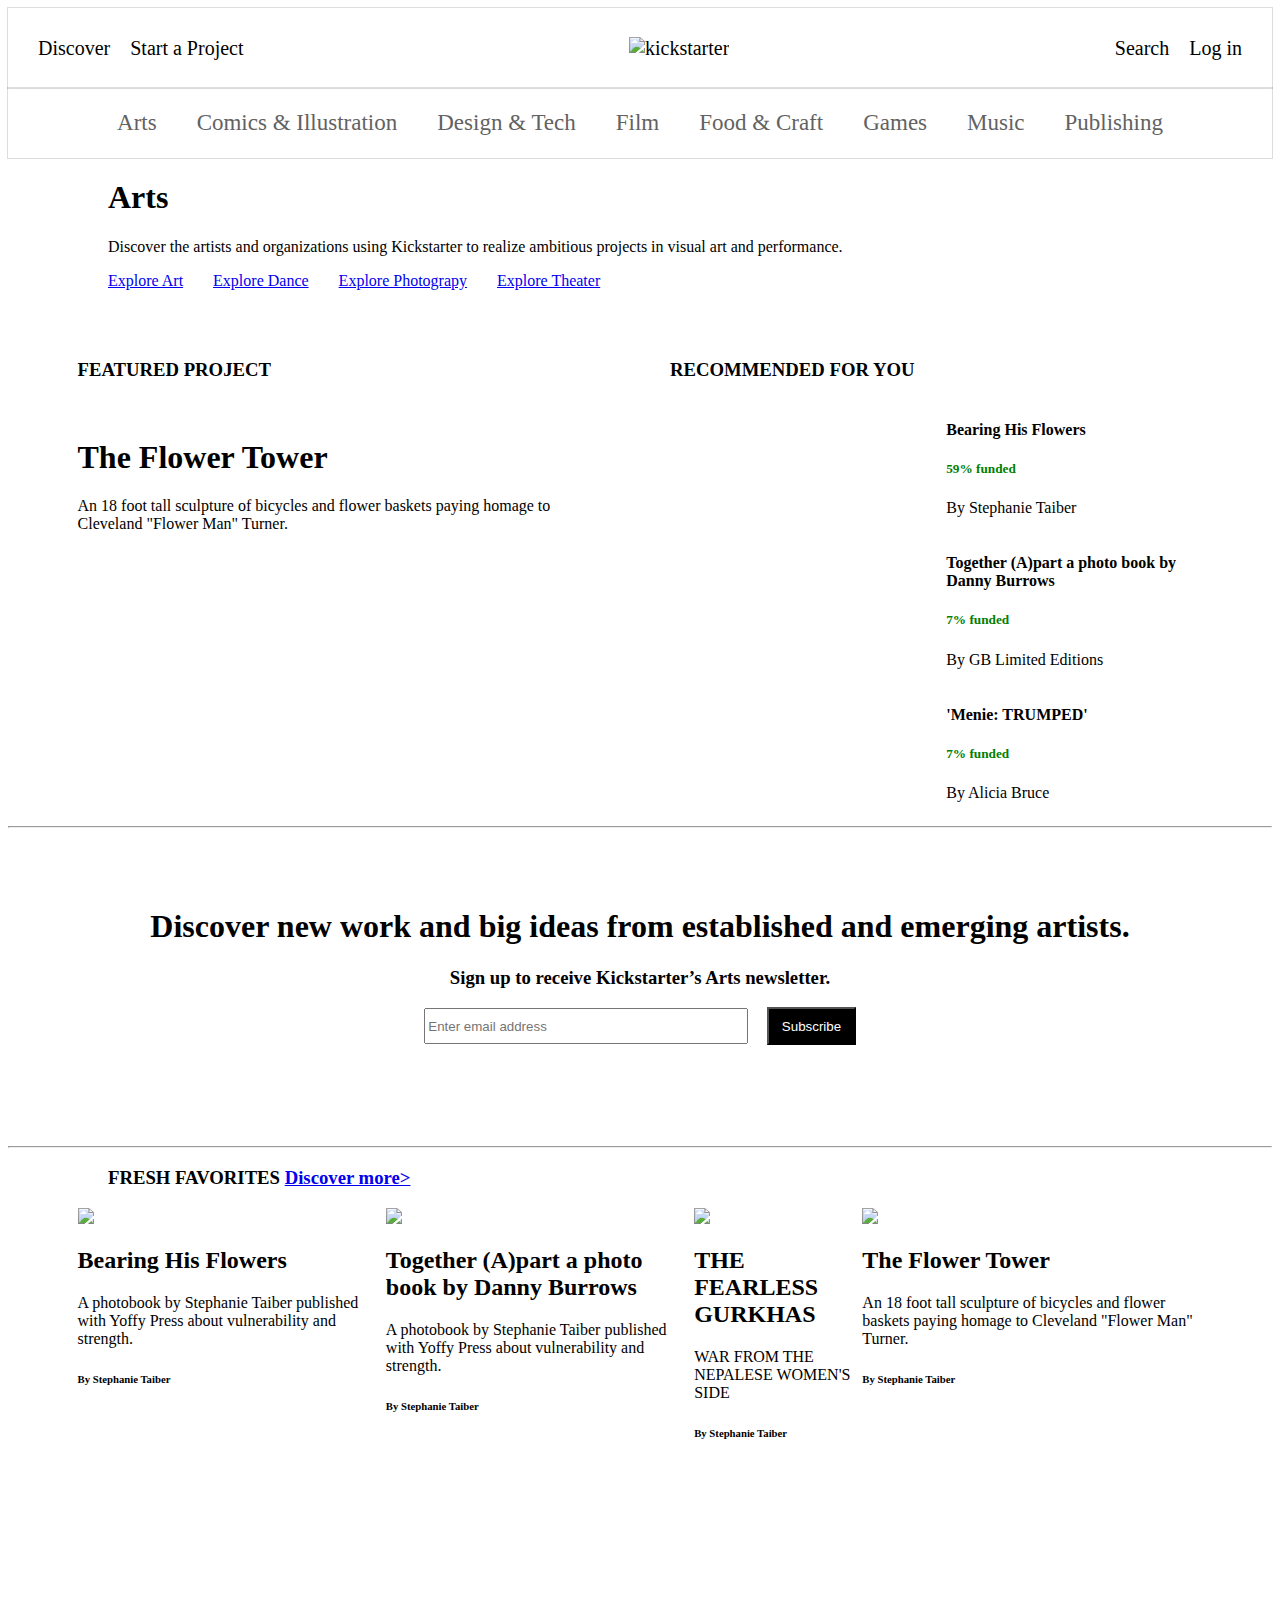
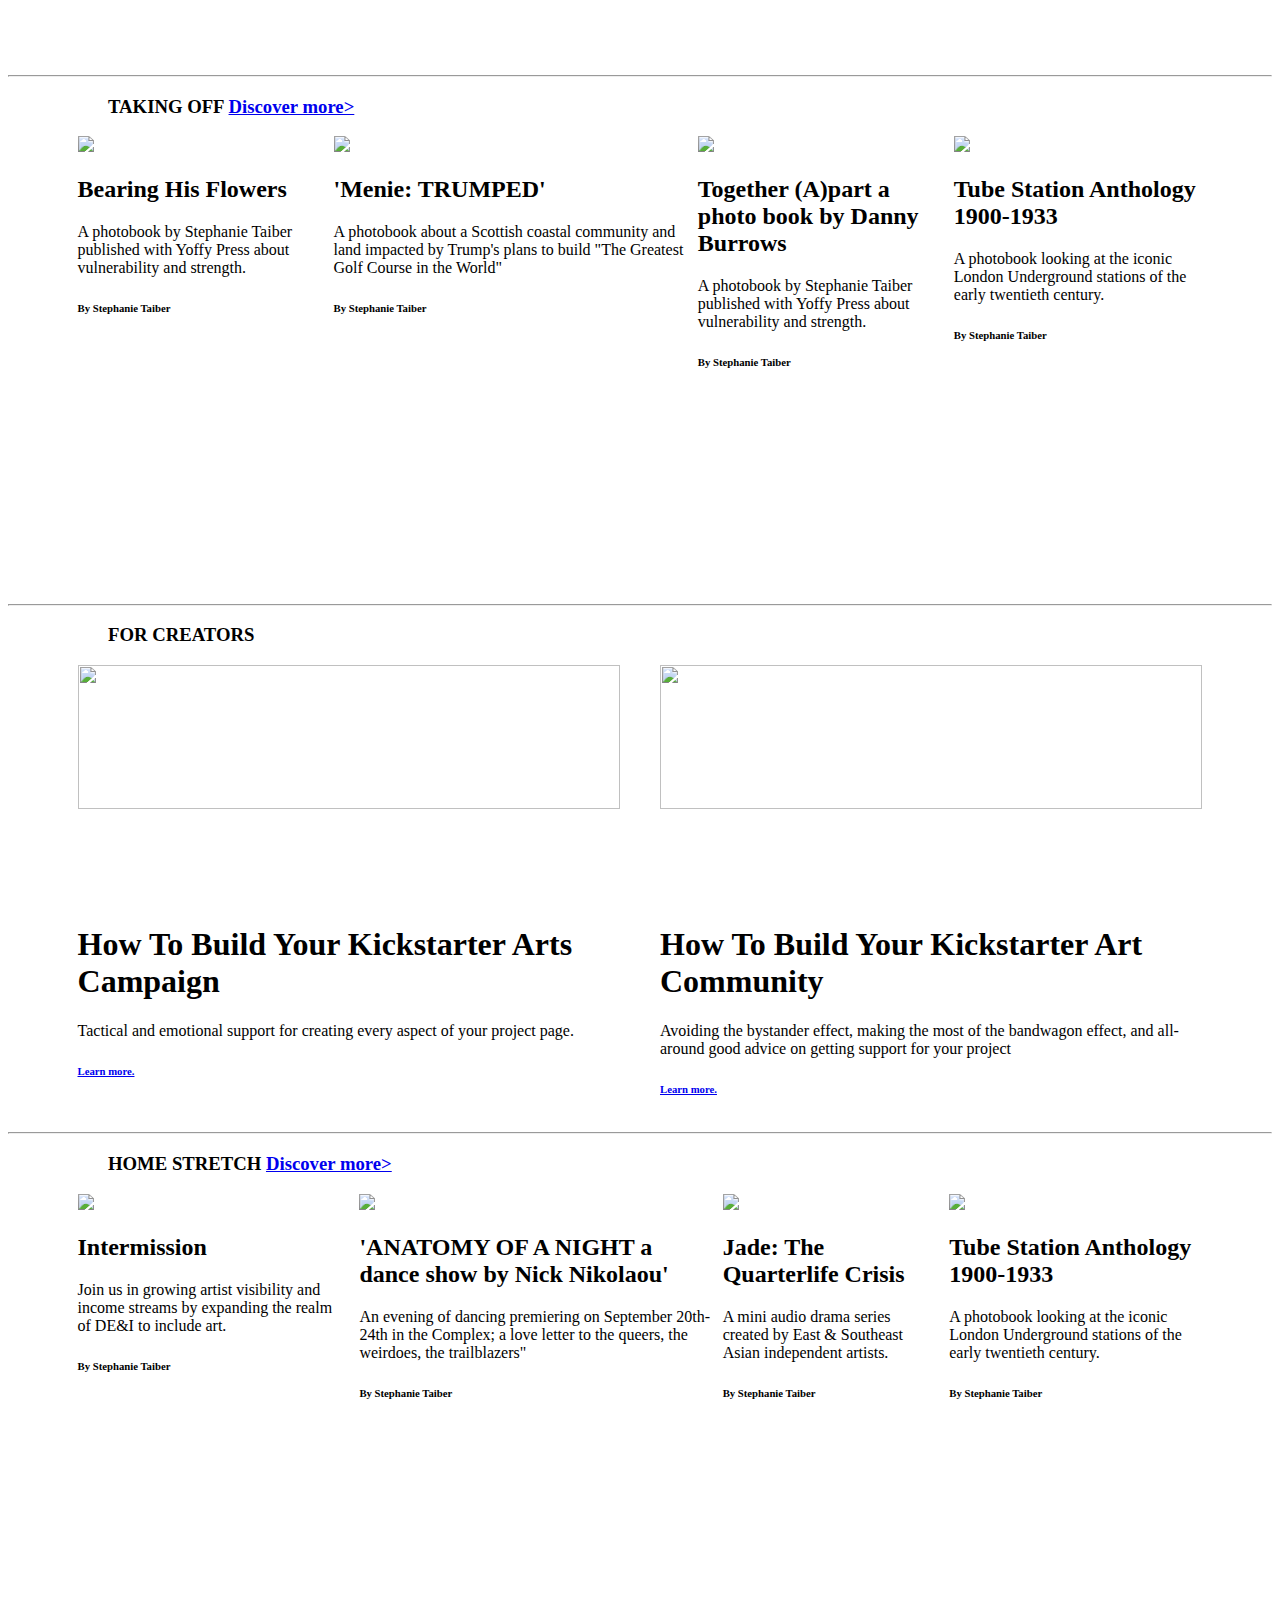
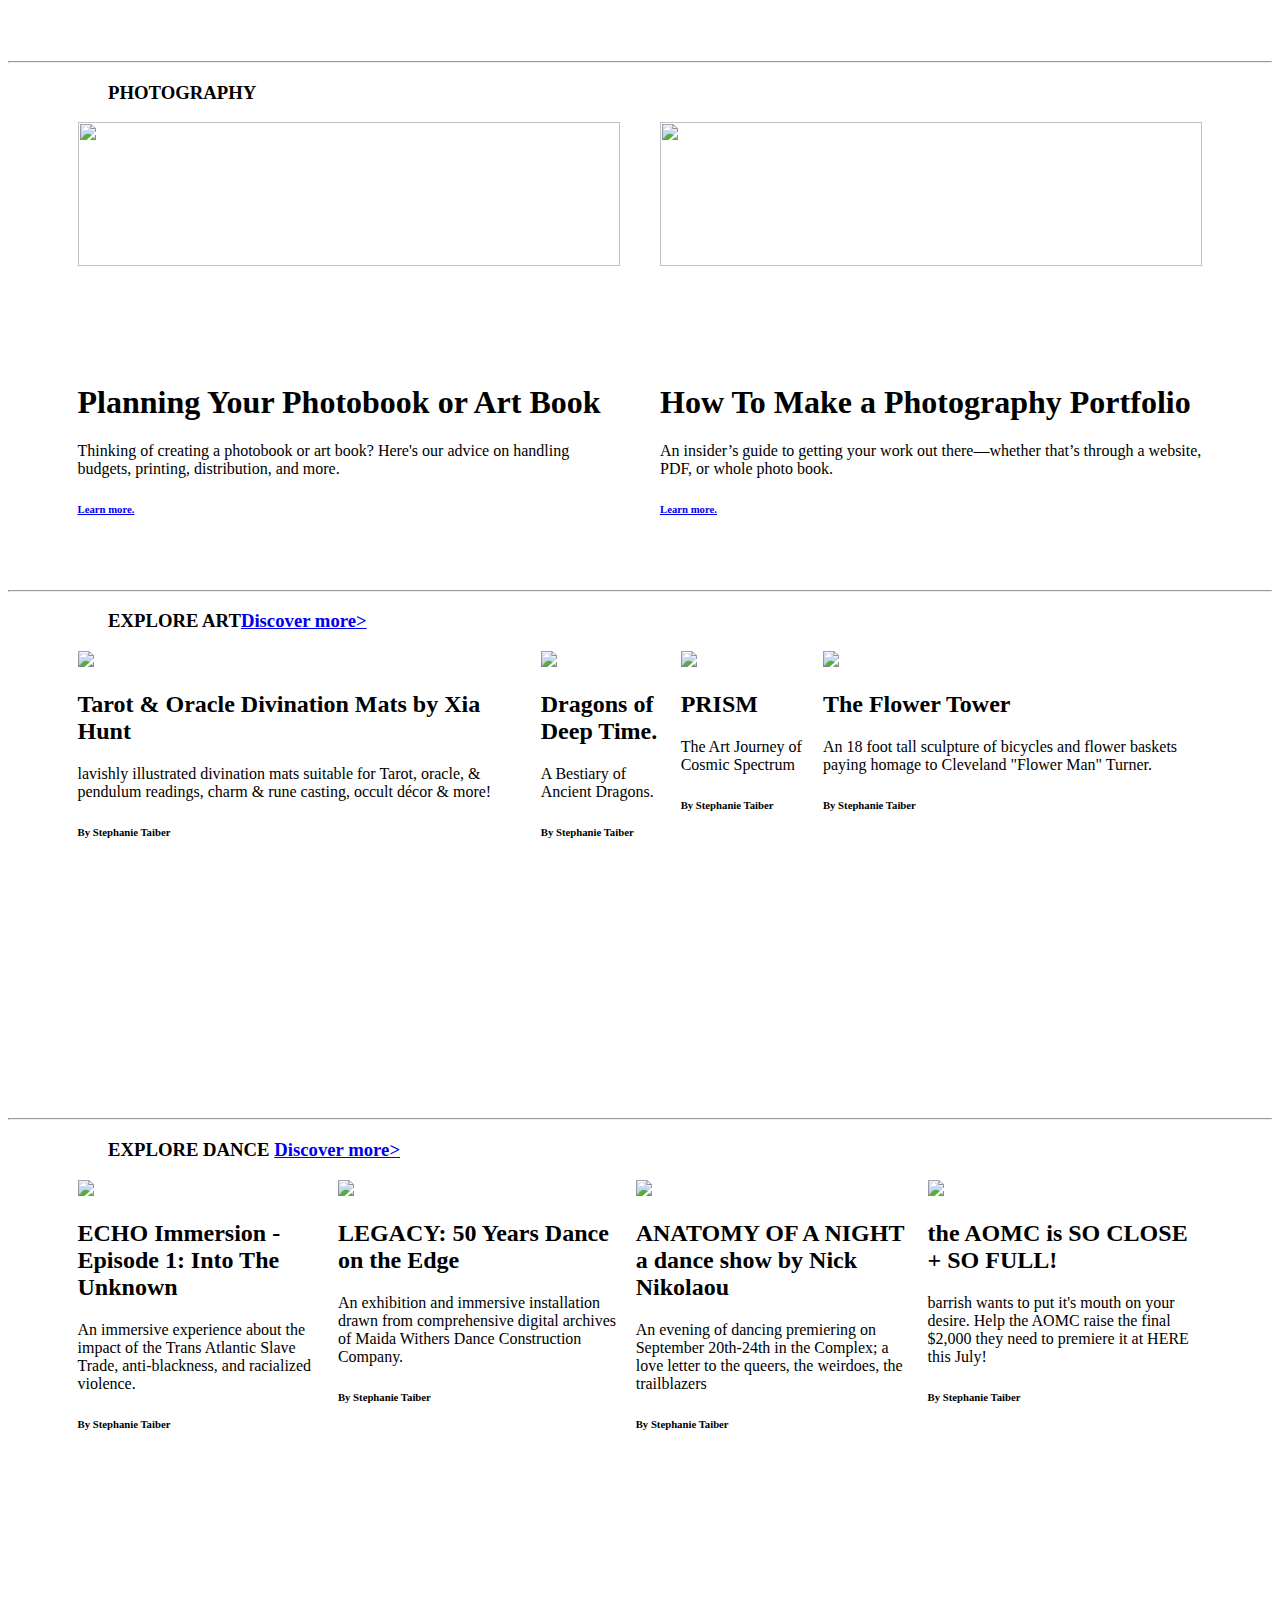
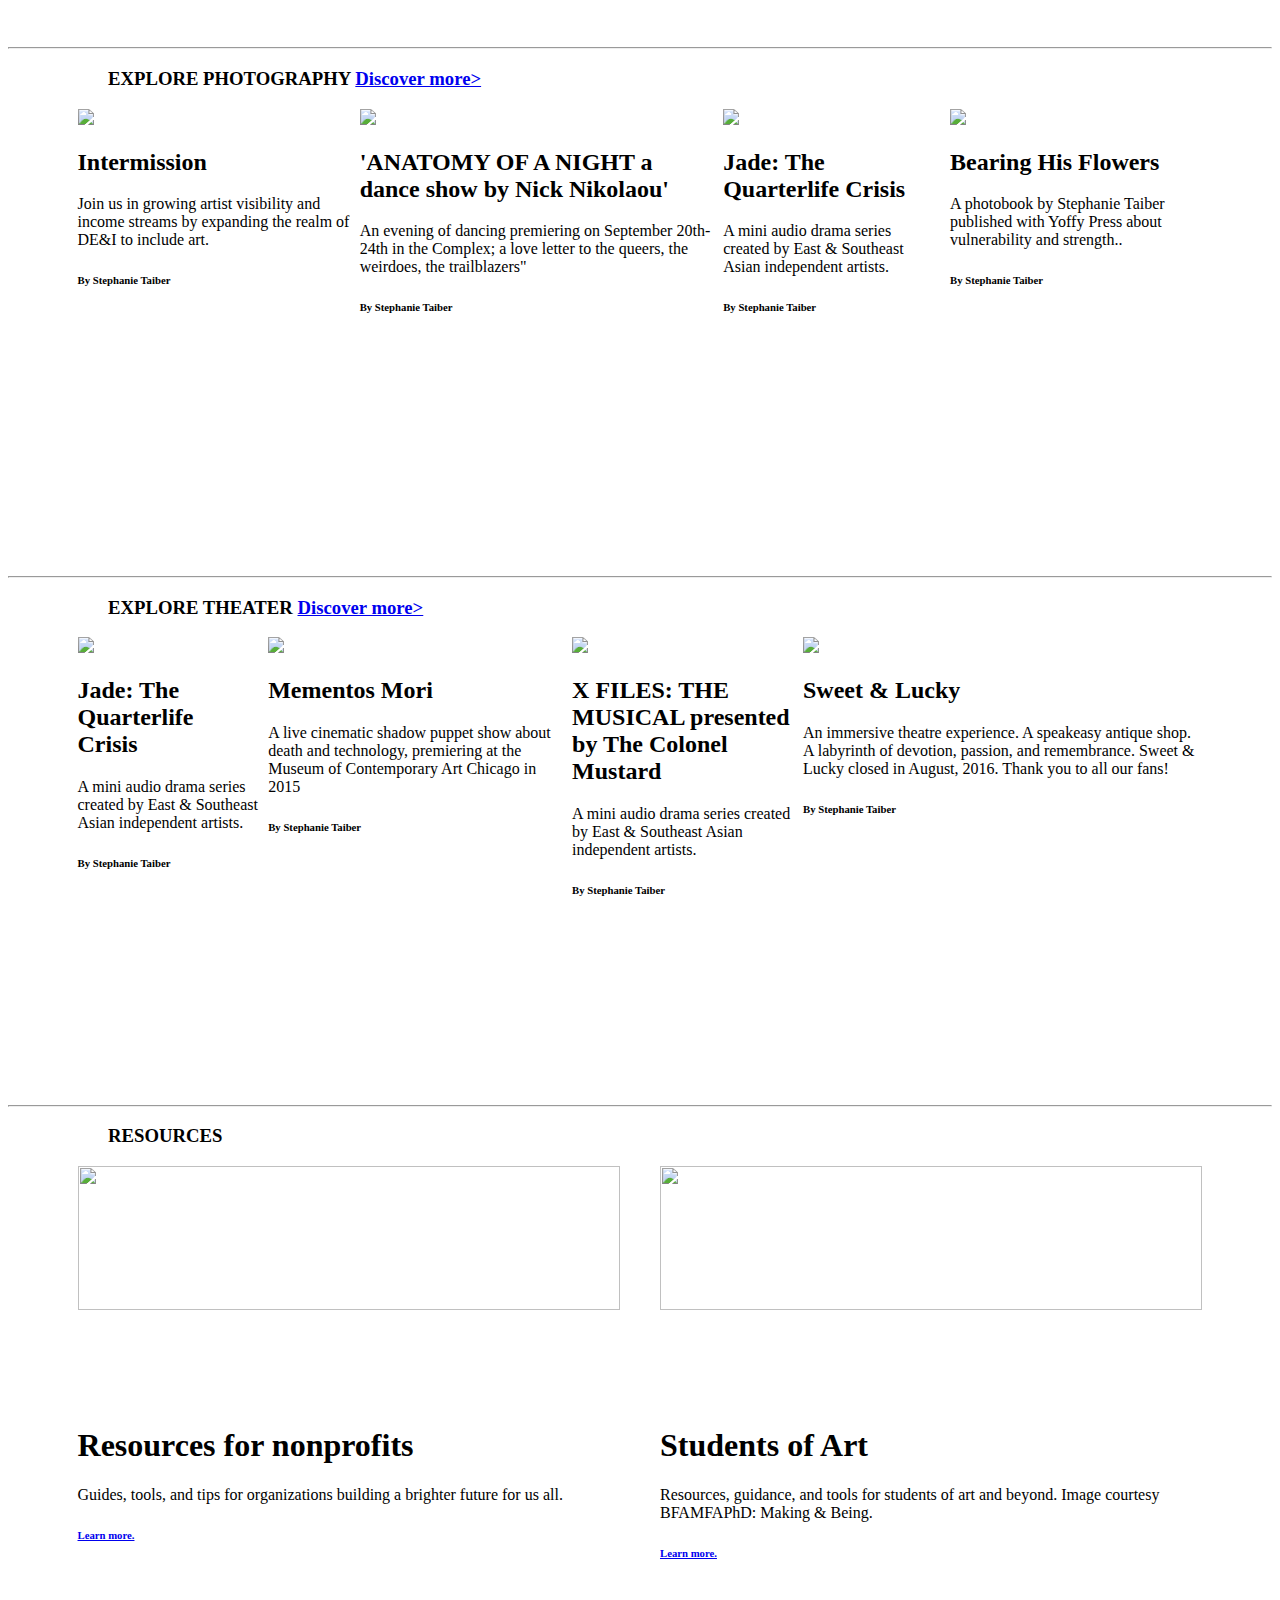
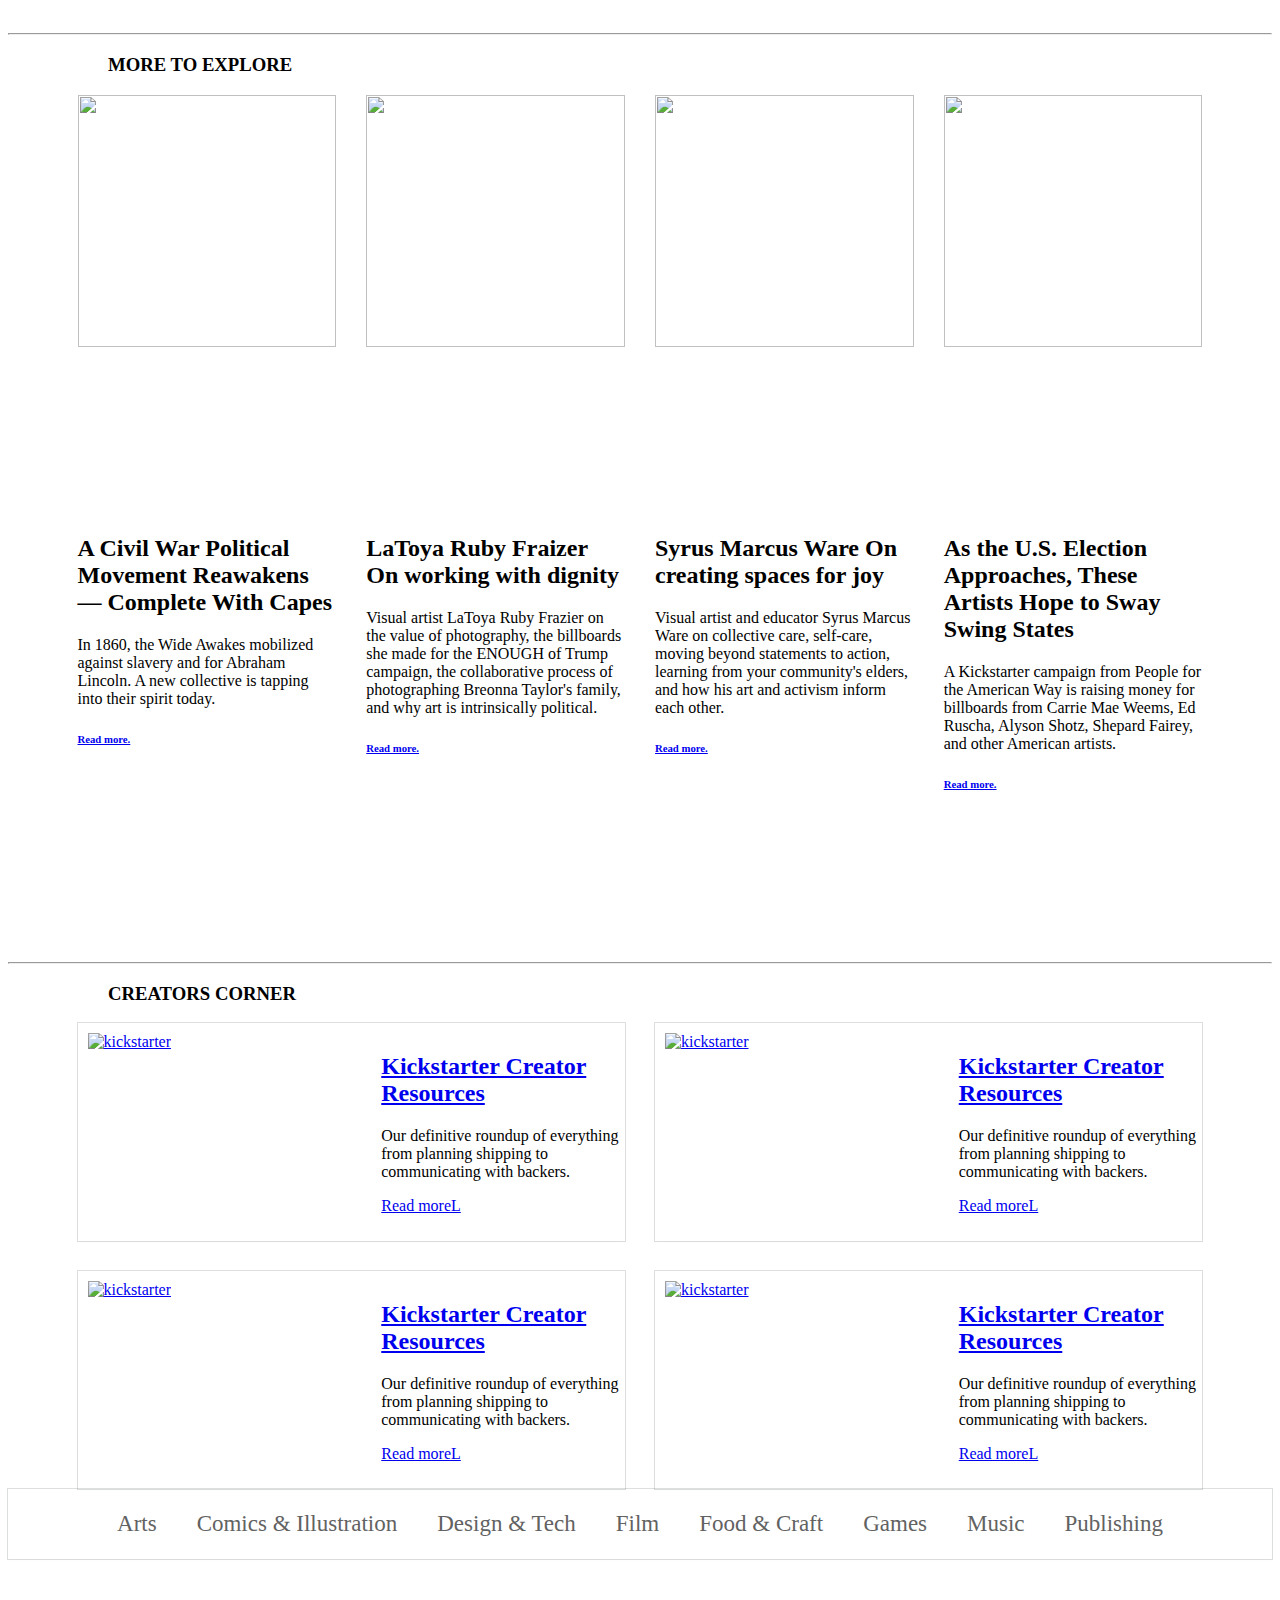
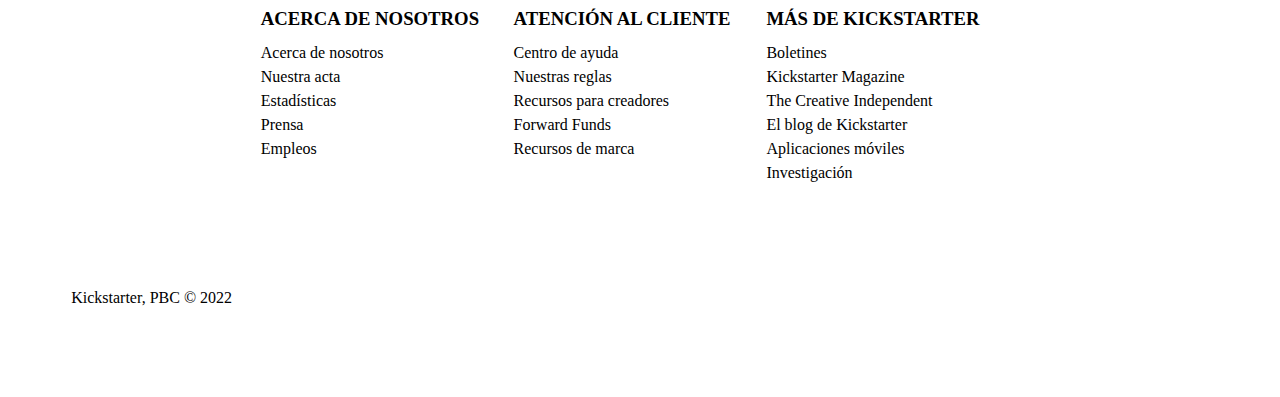
==== Day-2/arts.html @ f18dfad9 "day-3 file added" ====
<!DOCTYPE html>
<html lang="en">
<head>
    <meta charset="UTF-8">
    <meta http-equiv="X-UA-Compatible" content="IE=edge">
    <meta name="viewport" content="width=device-width, initial-scale=1.0">
    <title>Document</title>
    <link rel="stylesheet" href="arts.css">
</head>
<body>
    <section>
        <div id="links">
            <div id="left">
                <div><a href="index.html">Discover</a></div>
                <div><a href="index.html">Start a Project</a></div>
            </div>
            <div>
                <div><a href="index.html"><img src="https://www.linkpicture.com/q/picture_4.jpg" alt="kickstarter"></a></div>
            </div>
            <div id="right">
                <div><a href="index.html">Search</a>
                    
                </div>
                <div><a href="login.html">Log in</a></div>
            </div>
            
        </div>
        <div id="heading">
            <div><a href="arts.html">Arts</a></div>
            <div><a href="index.html">Comics & Illustration</a></div>
            <div><a href="bookmark.html">Design & Tech</a></div>
            <div><a href="index.html">Film</a></div>
            <div><a href="index.html">Food & Craft</a></div>
            <div><a href="index.html">Games</a></div>
            <div><a href="index.html">Music</a></div>
            <div><a href="index.html">Publishing</a></div>
        </div>
    </section>
    <!-- Arts -->
    <section class="arts">
        <h1>Arts</h1>
        <p>Discover the artists and organizations using Kickstarter to realize ambitious projects in visual art and performance.</p>
        <div>
            <div><a href="#arts">Explore Art</a></div>
            <div><a href="#arts">Explore Dance</a></div>
            <div><a href="#arts">Explore Photograpy</a> </div>
            <div><a href="#arts">Explore Theater</a></div>
        </div>
    </section>
    <section class="feature">
        <div>
            <div>
                <h3>FEATURED PROJECT</h3>
                <img src="https://ksr-ugc.imgix.net/assets/037/835/932/3c3e7faea270e29f6d593eb7cd14a9ea_original.jpg?ixlib=rb-4.0.2&crop=faces&w=1024&h=576&fit=crop&v=1656806140&auto=format&frame=1&q=92&s=8acedd5373bcab461f065bfdc7215b5d" alt="">
                <h1>The Flower Tower</h1>
                <p>An 18 foot tall sculpture of bicycles and flower baskets paying homage to Cleveland "Flower Man" Turner.</p>
            </div>
            <div class="RECOMMENDED">
                <h3>RECOMMENDED FOR YOU</h3>
                <div>
                    
                    <div><img src="https://ksr-ugc.imgix.net/assets/037/878/613/5bc5c9d7d39be0600ca63954ad34efe5_original.jpg?ixlib=rb-4.0.2&crop=faces&w=1024&h=576&fit=crop&v=1657154303&auto=format&frame=1&q=92&s=d41a42254f3f15566e0df78493a2073c" alt=""></div>
                    <div>
                        <h4>Bearing His Flowers</h4>
                        <h5>59% funded</h5>
                        <p>By Stephanie Taiber</p>
                    </div>
                </div>
                <div>
                    <div><img src="https://ksr-ugc.imgix.net/assets/037/857/284/6d071c1c5393d21aec42fa5e15bfb462_original.jpg?ixlib=rb-4.0.2&crop=faces&w=1024&h=576&fit=crop&v=1657019026&auto=format&frame=1&q=92&s=78f1c774fab6ec23a0a5b7145f7b9e84" alt=""></div>
                    <div>
                        <h4>Together (A)part a photo book by Danny Burrows</h4>
                        <h5>7% funded</h5>
                        <p>By GB Limited Editions</p>
                    </div>
                </div>
                <div>
                    <div><img src="https://ksr-ugc.imgix.net/assets/037/771/606/450413fc9787cad5c283eddc52eb9a26_original.jpg?ixlib=rb-4.0.2&crop=faces&w=1024&h=576&fit=crop&v=1656330315&auto=format&frame=1&q=92&s=0c83cbfbaa76f87d5e4ce6222a8b9527" alt=""></div>
                    <div>
                        <h4>'Menie: TRUMPED'</h4>
                        <h5>7% funded</h5>
                        <p>By Alicia Bruce</p>
                    </div>
                </div>
            </div>
        </div>
    </section><hr>
    <section class="subscribe">
        <div>
           <h1>Discover new work and big ideas from established and emerging artists.</h1> 
           <h3>Sign up to receive Kickstarter’s Arts newsletter.</h3>
           <input id="email"type="email"placeholder="Enter email address">
           <button>Subscribe</button>

        </div>

    </section><hr>
    <section class="fresh">
        <h3>FRESH FAVORITES <a href="#Discover more">Discover more></a></h3>
        <div>
            <div>
                <img src="https://ksr-ugc.imgix.net/assets/037/878/613/5bc5c9d7d39be0600ca63954ad34efe5_original.jpg?ixlib=rb-4.0.2&crop=faces&w=1024&h=576&fit=crop&v=1657154303&auto=format&frame=1&q=92&s=d41a42254f3f15566e0df78493a2073c">
                <h2>Bearing His Flowers</h2>
                <p>A photobook by Stephanie Taiber published with Yoffy Press about vulnerability and strength.</p>
                <h6>By Stephanie Taiber</h6>
            </div>
            <div>
                <img src="https://ksr-ugc.imgix.net/assets/037/857/284/6d071c1c5393d21aec42fa5e15bfb462_original.jpg?ixlib=rb-4.0.2&crop=faces&w=1024&h=576&fit=crop&v=1657019026&auto=format&frame=1&q=92&s=78f1c774fab6ec23a0a5b7145f7b9e84">
                <h2>Together (A)part a photo book by Danny Burrows</h2>
                <p>A photobook by Stephanie Taiber published with Yoffy Press about vulnerability and strength.</p>
                <h6>By Stephanie Taiber</h6>
            </div>
            <div>
                <img src="https://ksr-ugc.imgix.net/assets/037/911/658/a4ff59c2a96bdd706d7457847a9856d0_original.jpg?ixlib=rb-4.0.2&crop=faces&w=1024&h=576&fit=crop&v=1657460066&auto=format&frame=1&q=92&s=ef91b1f3e23786bc7bcca5cb47872630">
                <h2>THE FEARLESS GURKHAS</h2>
                <p>WAR FROM THE NEPALESE WOMEN'S SIDE</p>
                <h6>By Stephanie Taiber</h6>
            </div>
            <div>
                <img src="https://ksr-ugc.imgix.net/assets/037/835/932/3c3e7faea270e29f6d593eb7cd14a9ea_original.jpg?ixlib=rb-4.0.2&crop=faces&w=1024&h=576&fit=crop&v=1656806140&auto=format&frame=1&q=92&s=8acedd5373bcab461f065bfdc7215b5d">
                <h2>The Flower Tower</h2>
                <p>An 18 foot tall sculpture of bicycles and flower baskets paying homage to Cleveland "Flower Man" Turner.</p>
                <h6>By Stephanie Taiber</h6>
            </div>

        </div>

    </section><hr>
    <section class="fresh">
        <h3>TAKING OFF <a href="#Discover more">Discover more></a></h3>
        <div>
            <div>
                <img src="https://ksr-ugc.imgix.net/assets/037/878/613/5bc5c9d7d39be0600ca63954ad34efe5_original.jpg?ixlib=rb-4.0.2&crop=faces&w=1024&h=576&fit=crop&v=1657154303&auto=format&frame=1&q=92&s=d41a42254f3f15566e0df78493a2073c">
                <h2>Bearing His Flowers</h2>
                <p>A photobook by Stephanie Taiber published with Yoffy Press about vulnerability and strength.</p>
                <h6>By Stephanie Taiber</h6>
            </div>
            <div>
                <img src="https://ksr-ugc.imgix.net/assets/037/771/606/450413fc9787cad5c283eddc52eb9a26_original.jpg?ixlib=rb-4.0.2&crop=faces&w=1024&h=576&fit=crop&v=1656330315&auto=format&frame=1&q=92&s=0c83cbfbaa76f87d5e4ce6222a8b9527">
                <h2>'Menie: TRUMPED'</h2>
                <p>A photobook about a Scottish coastal community and land impacted by Trump's plans to build "The Greatest Golf Course in the World"</p>
                <h6>By Stephanie Taiber</h6>
            </div>
            <div>
                <img src="https://ksr-ugc.imgix.net/assets/037/857/284/6d071c1c5393d21aec42fa5e15bfb462_original.jpg?ixlib=rb-4.0.2&crop=faces&w=1024&h=576&fit=crop&v=1657019026&auto=format&frame=1&q=92&s=78f1c774fab6ec23a0a5b7145f7b9e84">
                <h2>Together (A)part a photo book by Danny Burrows</h2>
                <p>A photobook by Stephanie Taiber published with Yoffy Press about vulnerability and strength.</p>
                <h6>By Stephanie Taiber</h6>
            </div>
            <div>
                <img src="https://ksr-ugc.imgix.net/assets/037/664/856/afbcc924d607e8ed2cec1ccdcec1e35a_original.jpg?ixlib=rb-4.0.2&crop=faces&w=1024&h=576&fit=crop&v=1655375942&auto=format&frame=1&q=92&s=e187f969fd35b256cb34677edf6c8708">
                <h2>Tube Station Anthology 1900-1933</h2>
                <p>A photobook looking at the iconic London Underground stations of the early twentieth century.</p>
                <h6>By Stephanie Taiber</h6>
            </div>

        </div>

    </section><hr>
    <section class="FORCREATORS">
        <h3>FOR CREATORS</h3>
        <div>
            <div>
                <img src="https://ksr-ugc.imgix.net/assets/032/442/115/9e32d56e2faf52175682ccb57c5bd2b3_original.jpg?ixlib=rb-4.0.2&w=700&fit=max&v=1613767170&gif-q=50&q=92&s=e966330b72ad19467e9b23139514d35e" alt="">
                <h1>How To Build Your Kickstarter Arts Campaign</h1>
                <p>Tactical and emotional support for creating every aspect of your project page.</p>
                <h6><a href="#Learn more">Learn more.</a></h6>
            </div>
            <div>
                <img src="https://ksr-ugc.imgix.net/assets/032/441/983/6c91302b17d35fd12f683fed2cfd9b35_original.jpeg?ixlib=rb-4.0.2&w=700&fit=max&v=1613766660&gif-q=50&q=92&s=b76b718ff5589f564a16516daec3a959" alt="">
                <h1>How To Build Your Kickstarter Art Community</h1>
                <p>Avoiding the bystander effect, making the most of the bandwagon effect, and all-around good advice on getting support for your project</p>
                <h6><a href="#Learn more">Learn more.</a></h6>
            </div>
        </div>

    </section><hr>
    <section class="fresh">
        <h3>HOME STRETCH <a href="#Discover more">Discover more></a></h3>
        <div>
            <div>
                <img src="https://ksr-ugc.imgix.net/assets/037/366/803/bfb7205423bb36dda97a86513e021ae4_original.jpg?ixlib=rb-4.0.2&crop=faces&w=1024&h=576&fit=crop&v=1652982933&auto=format&frame=1&q=92&s=ef1e4e502ff32ff1bf70e02019ba04c5">
                <h2>Intermission</h2>
                <p>Join us in growing artist visibility and income streams by expanding the realm of DE&I to include art.</p>
                <h6>By Stephanie Taiber</h6>
            </div>
            <div>
                <img src="https://ksr-ugc.imgix.net/assets/037/877/500/3e89a3253fd6206b8df41ab3fd3b398d_original.jpg?ixlib=rb-4.0.2&crop=faces&w=1024&h=576&fit=crop&v=1657145179&auto=format&frame=1&q=92&s=607b8712532f39989a9d2ac155edc37c">
                <h2>'ANATOMY OF A NIGHT a dance show by Nick Nikolaou'</h2>
                <p>An evening of dancing premiering on September 20th-24th in the Complex; a love letter to the queers, the weirdoes, the trailblazers"</p>
                <h6>By Stephanie Taiber</h6>
            </div>
            <div>
                <img src="https://ksr-ugc.imgix.net/assets/037/451/593/050698d4f8296dd522c657f2c4778bc7_original.png?ixlib=rb-4.0.2&crop=faces&w=1024&h=576&fit=crop&v=1653622665&auto=format&frame=1&q=92&s=8ab0374e33b1912893a37ba7e236deaa">
                <h2>Jade: The Quarterlife Crisis</h2>
                <p>A mini audio drama series created by East & Southeast Asian independent artists.</p>
                <h6>By Stephanie Taiber</h6>
            </div>
            <div>
                <img src="https://ksr-ugc.imgix.net/assets/037/664/856/afbcc924d607e8ed2cec1ccdcec1e35a_original.jpg?ixlib=rb-4.0.2&crop=faces&w=1024&h=576&fit=crop&v=1655375942&auto=format&frame=1&q=92&s=e187f969fd35b256cb34677edf6c8708">
                <h2>Tube Station Anthology 1900-1933</h2>
                <p>A photobook looking at the iconic London Underground stations of the early twentieth century.</p>
                <h6>By Stephanie Taiber</h6>
            </div>

        </div>

    </section><hr>
    <section class="FORCREATORS">
        <h3>PHOTOGRAPHY</h3>
        <div>
            <div>
                <img src="https://autograph.org.uk/Content/Images/EditorImages/a%20-%20new%20structure%2Fonline%20image%20galleries%2F2021%2Fdecember%2Fajamu%2Fajamu-self-portrait.jpg" alt="">
                <h1>Planning Your Photobook or Art Book</h1>
                <p>Thinking of creating a photobook or art book? Here's our advice on handling budgets, printing, distribution, and more.</p>
                <h6><a href="#Learn more">Learn more.</a></h6>
            </div>
            <div>
                <img src="https://ksr-ugc.imgix.net/assets/032/441/849/6b8b93f9cda9dddc3f1a5f1be63a8e16_original.jpeg?ixlib=rb-4.0.2&w=700&fit=max&v=1613765944&gif-q=50&q=92&s=aa688162b20c4415f0f2c4c711177cb3" alt="">
                <h1>How To Make a Photography Portfolio</h1>
                <p>An insider’s guide to getting your work out there—whether that’s through a website, PDF, or whole photo book.</p>
                <h6><a href="#Learn more">Learn more.</a></h6>
            </div>
        </div>

    </section><hr>
    <section class="fresh">
        <h3>EXPLORE ART<a href="#Discover more">Discover more></a></h3>
        <div>
            <div>
                <img src="https://ksr-ugc.imgix.net/assets/037/272/479/fbec7da29ba93f0f84f18147ba55c42f_original.jpg?ixlib=rb-4.0.2&crop=faces&w=1024&h=576&fit=crop&v=1652294846&auto=format&frame=1&q=92&s=24b9f83367bdf7a7e5089bba3cea5273">
                <h2>Tarot & Oracle Divination Mats by Xia Hunt</h2>
                <p>lavishly illustrated divination mats suitable for Tarot, oracle, & pendulum readings, charm & rune casting, occult décor & more!</p>
                <h6>By Stephanie Taiber</h6>
            </div>
            <div>
                <img src="https://ksr-ugc.imgix.net/assets/037/956/277/09cf34f96860a7f9dc846658a343f3da_original.jpg?ixlib=rb-4.0.2&crop=faces&w=1024&h=576&fit=crop&v=1657811615&auto=format&frame=1&q=92&s=1cca52c9888430e11d4580ad0bf53b2c">
                <h2>Dragons of Deep Time.</h2>
                <p>A Bestiary of Ancient Dragons.</p>
                <h6>By Stephanie Taiber</h6>
            </div>
            <div>
                <img src="https://ksr-ugc.imgix.net/assets/037/919/725/b07eb0fe11047a9bb9dccdaebef5fc72_original.jpg?ixlib=rb-4.0.2&crop=faces&w=1024&h=576&fit=crop&v=1657542427&auto=format&frame=1&q=92&s=fd3feaaa0a8da707da07f83335da64b2">
                <h2>PRISM</h2>
                <p>The Art Journey of Cosmic Spectrum</p>
                <h6>By Stephanie Taiber</h6>
            </div>
            <div>
                <img src="https://ksr-ugc.imgix.net/assets/037/835/932/3c3e7faea270e29f6d593eb7cd14a9ea_original.jpg?ixlib=rb-4.0.2&crop=faces&w=1024&h=576&fit=crop&v=1656806140&auto=format&frame=1&q=92&s=8acedd5373bcab461f065bfdc7215b5d">
                <h2>The Flower Tower</h2>
                <p>An 18 foot tall sculpture of bicycles and flower baskets paying homage to Cleveland "Flower Man" Turner.</p>
                <h6>By Stephanie Taiber</h6>
            </div>

        </div>

    </section><hr>
    <section class="fresh">
        <h3>EXPLORE DANCE <a href="#Discover more">Discover more></a></h3>
        <div>
            <div>
                <img src="https://ksr-ugc.imgix.net/assets/037/515/707/956810a0da1aa238ed0c1a42286725ae_original.png?ixlib=rb-4.0.2&crop=faces&w=1024&h=576&fit=crop&v=1654132901&auto=format&frame=1&q=92&s=b634b0e0b1c4a31fa72a99a66a6268b2">
                <h2>ECHO Immersion - Episode 1: Into The Unknown</h2>
                <p>An immersive experience about the impact of the Trans Atlantic Slave Trade, anti-blackness, and racialized violence.</p>
                <h6>By Stephanie Taiber</h6>
            </div>
            <div>
                <img src="https://ksr-ugc.imgix.net/assets/037/922/407/bb5f890b19cf85085d0cbeb9e5e1916c_original.png?ixlib=rb-4.0.2&crop=faces&w=1024&h=576&fit=crop&v=1657558869&auto=format&frame=1&q=92&s=9aaed0c6d9cebbb08ec09794c1e7b090">
                <h2>LEGACY: 50 Years Dance on the Edge</h2>
                <p>An exhibition and immersive installation drawn from comprehensive digital archives of Maida Withers Dance Construction Company.  </p>
                <h6>By Stephanie Taiber</h6>
            </div>
            <div>
                <img src="https://ksr-ugc.imgix.net/assets/037/877/500/3e89a3253fd6206b8df41ab3fd3b398d_original.jpg?ixlib=rb-4.0.2&crop=faces&w=1024&h=576&fit=crop&v=1657145179&auto=format&frame=1&q=92&s=607b8712532f39989a9d2ac155edc37c">
                <h2>ANATOMY OF A NIGHT a dance show by Nick Nikolaou</h2>
                <p>An evening of dancing premiering on September 20th-24th in the Complex; a love letter to the queers, the weirdoes, the trailblazers</p>
                <h6>By Stephanie Taiber</h6>
            </div>
            <div>
                <img src="https://ksr-ugc.imgix.net/assets/011/341/424/cecead21a763907166e5740d683a6afd_original.jpg?ixlib=rb-4.0.2&crop=faces&w=1552&h=873&fit=crop&v=1463681263&auto=format&frame=1&q=92&s=e4333722d4f07926213f84e6861b4135">
                <h2>the AOMC is SO CLOSE + SO FULL!</h2>
                <p>barrish wants to put it's mouth on your desire. Help the AOMC raise the final $2,000 they need to premiere it at HERE this July!</p>
                <h6>By Stephanie Taiber</h6>
            </div>

        </div>

    </section><hr>
    <section class="fresh">
        <h3>EXPLORE PHOTOGRAPHY <a href="#Discover more">Discover more></a></h3>
        <div>
            <div>
                <img src="https://ksr-ugc.imgix.net/assets/037/366/803/bfb7205423bb36dda97a86513e021ae4_original.jpg?ixlib=rb-4.0.2&crop=faces&w=1024&h=576&fit=crop&v=1652982933&auto=format&frame=1&q=92&s=ef1e4e502ff32ff1bf70e02019ba04c5">
                <h2>Intermission</h2>
                <p>Join us in growing artist visibility and income streams by expanding the realm of DE&I to include art.</p>
                <h6>By Stephanie Taiber</h6>
            </div>
            <div>
                <img src="https://ksr-ugc.imgix.net/assets/037/877/500/3e89a3253fd6206b8df41ab3fd3b398d_original.jpg?ixlib=rb-4.0.2&crop=faces&w=1024&h=576&fit=crop&v=1657145179&auto=format&frame=1&q=92&s=607b8712532f39989a9d2ac155edc37c">
                <h2>'ANATOMY OF A NIGHT a dance show by Nick Nikolaou'</h2>
                <p>An evening of dancing premiering on September 20th-24th in the Complex; a love letter to the queers, the weirdoes, the trailblazers"</p>
                <h6>By Stephanie Taiber</h6>
            </div>
            <div>
                <img src="https://ksr-ugc.imgix.net/assets/037/451/593/050698d4f8296dd522c657f2c4778bc7_original.png?ixlib=rb-4.0.2&crop=faces&w=1024&h=576&fit=crop&v=1653622665&auto=format&frame=1&q=92&s=8ab0374e33b1912893a37ba7e236deaa">
                <h2>Jade: The Quarterlife Crisis</h2>
                <p>A mini audio drama series created by East & Southeast Asian independent artists.</p>
                <h6>By Stephanie Taiber</h6>
            </div>
            <div>
                <img src="https://ksr-ugc.imgix.net/assets/037/878/613/5bc5c9d7d39be0600ca63954ad34efe5_original.jpg?ixlib=rb-4.0.2&crop=faces&w=1024&h=576&fit=crop&v=1657154303&auto=format&frame=1&q=92&s=d41a42254f3f15566e0df78493a2073c">
                <h2>Bearing His Flowers</h2>
                <p>A photobook by Stephanie Taiber published with Yoffy Press about vulnerability and strength..</p>
                <h6>By Stephanie Taiber</h6>
            </div>

        </div>

    </section><hr>
    <section class="fresh">
        <h3>EXPLORE THEATER <a href="#Discover more">Discover more></a></h3>
        <div>
            <div>
                <img src="https://ksr-ugc.imgix.net/assets/037/451/593/050698d4f8296dd522c657f2c4778bc7_original.png?ixlib=rb-4.0.2&crop=faces&w=1024&h=576&fit=crop&v=1653622665&auto=format&frame=1&q=92&s=8ab0374e33b1912893a37ba7e236deaa">
                <h2>Jade: The Quarterlife Crisis</h2>
                <p>A mini audio drama series created by East & Southeast Asian independent artists.</p>
                <h6>By Stephanie Taiber</h6>
            </div>
            <div>
                <img src="https://ksr-ugc.imgix.net/assets/011/783/789/b0a6e2c45c331aa99303061d39aa5580_original.JPG?ixlib=rb-4.0.2&crop=faces&w=1552&h=873&fit=crop&v=1463694077&auto=format&frame=1&q=92&s=de7be0dd041f39c38f52ebf2c3cebc23">
                <h2>Mementos Mori</h2>
                <p>A live cinematic shadow puppet show about death and technology, premiering at the Museum of Contemporary Art Chicago in 2015</p>
                <h6>By Stephanie Taiber</h6>
            </div>
            <div>
                <img src="https://ksr-ugc.imgix.net/assets/011/284/327/8923b8b4c6d33137870edbf189e60344_original.jpg?ixlib=rb-4.0.2&crop=faces&w=1552&h=873&fit=crop&v=1463680442&auto=format&frame=1&q=92&s=4b1bc4053801c00242447b68983f526e">
                <h2>X FILES: THE MUSICAL presented by The Colonel Mustard</h2>
                <p>A mini audio drama series created by East & Southeast Asian independent artists.</p>
                <h6>By Stephanie Taiber</h6>
            </div>
            <div>
                <img src="https://ksr-ugc.imgix.net/assets/012/382/660/acbdbaba772b41dbb0f7135ba607ca7e_original.jpg?ixlib=rb-4.0.2&crop=faces&w=1552&h=873&fit=crop&v=1463758153&auto=format&frame=1&q=92&s=db3b86aa73ab84c4d85c1b99ce6ebea8">
                <h2>Sweet & Lucky</h2>
                <p>An immersive theatre experience. A speakeasy antique shop. A labyrinth of devotion, passion, and remembrance. Sweet & Lucky closed in August, 2016. Thank you to all our fans!</p>
                <h6>By Stephanie Taiber</h6>
            </div>

        </div>

    </section><hr>
    <section class="FORCREATORS">
        <h3>RESOURCES</h3>
        <div>
            <div>
                <img src="https://inhabitat.com/wp-content/blogs.dir/1/files/2017/01/Shepard-Fairey-Amplifier-Foundation-lead-889x499.jpg" alt="">
                <h1>Resources for nonprofits</h1>
                <p>Guides, tools, and tips for organizations building a brighter future for us all.</p>
                <h6><a href="#Learn more">Learn more.</a></h6>
            </div>
            <div>
                <img src="https://www.uni-koblenz-landau.de/de/studium/bilder-studium/bewerbungzulassung" alt="">
                <h1>Students of Art</h1>
                <p>Resources, guidance, and tools for students of art and beyond. Image courtesy BFAMFAPhD: Making & Being.</p>
                <h6><a href="#Learn more">Learn more.</a></h6>
            </div>
        </div>

    </section><hr>
    <section class="MORE">
        <h3>MORE TO EXPLORE</h3>
        <div>
            <div>
                <img src="https://static01.nyt.com/images/2020/09/11/fashion/11wideawake1/merlin_176771241_88f652e1-6493-4af4-818a-7f44e430dae9-superJumbo.jpg?quality=75&auto=webp">
                <h2>A Civil War Political Movement Reawakens — Complete With Capes</h2>
                <p>In 1860, the Wide Awakes mobilized against slavery and for Abraham Lincoln. A new collective is tapping into their spirit today.</p>
                <h6><a href="#Learn more">Read more.</a></h6>
            </div>
            <div>
                <img src="https://cdn.filestackcontent.com/oYvp0OVxS1qZrWorFZax">
                <h2>LaToya Ruby Fraizer On working with dignity</h2>
                <p>Visual artist LaToya Ruby Frazier on the value of photography, the billboards she made for the ENOUGH of Trump campaign, the collaborative process of photographing Breonna Taylor's family, and why art is intrinsically political.</p>
                <h6><a href="#Learn more">Read more.</a></h6>
            </div>
            <div>
                <img src="https://cdn.filestackcontent.com/QcLAEHBzQgSw3KVWIICf">
                <h2>Syrus Marcus Ware On creating spaces for joy</h2>
                <p>Visual artist and educator Syrus Marcus Ware on collective care, self-care, moving beyond statements to action, learning from your community's elders, and how his art and activism inform each other.</p>
                <h6><a href="#Learn more">Read more.</a></h6>
            </div>
            <div>
                <img src="https://ksr-ugc.imgix.net/assets/030/144/912/b43fea3bc76b45fa46724e5be408ee30_original.png?ixlib=rb-4.0.2&w=700&fit=max&v=1597098052&gif-q=50&lossless=true&s=1cdb3ba1b3e384b1ba95b05f32bc073b">
                <h2>As the U.S. Election Approaches, These Artists Hope to Sway Swing States</h2>
                <p>A Kickstarter campaign from People for the American Way is raising money for billboards from Carrie Mae Weems, Ed Ruscha, Alyson Shotz, Shepard Fairey, and other American artists.</p>
                <h6><a href="#Learn more">Read more.</a></h6>
            </div>

        </div>

    </section><hr>
    <section class="creaters">
        <div id="creater">
            <h3>CREATORS CORNER</h3>
            <div >
                <div>
                    <div><a href="index.html"><img src="https://cdn.filestackcontent.com/resize=width:800/vrYELfSSUqG1m4dZD8pA" alt="kickstarter"></a></div>
                    <div><h2><a href="index.html">Kickstarter Creator Resources</a></h2>
                        <p class="zinequistleft">Our definitive roundup of everything from planning shipping to communicating with backers.</p>
                        <p class="zinequistleft"><a href="index.html">Read moreL</a></p>
                    </div>
                </div>
                <div>
                    <div><a href="index.html"><img src="https://miro.medium.com/max/1400/1*VcxVGW4_pIrWmiOlY345EQ.jpeg" alt="kickstarter"></a></div>
                    <div><h2><a href="index.html">Kickstarter Creator Resources</a></h2>
                        <p class="zinequistleft">Our definitive roundup of everything from planning shipping to communicating with backers.</p>
                        <p class="zinequistleft"><a href="index.html">Read moreL</a></p>
                    </div>
                </div>
                <div>
                    <div><a href="index.html"><img src="https://cloudfront-us-east-1.images.arcpublishing.com/coindesk/LSIP3BY7IBERVDMRIIFVBZQ4BE.jpeg" alt="kickstarter"></a></div>
                    <div><h2><a href="index.html">Kickstarter Creator Resources</a></h2>
                        <p class="zinequistleft">Our definitive roundup of everything from planning shipping to communicating with backers.</p>
                        <p class="zinequistleft"><a href="index.html">Read moreL</a></p>
                    </div>
                </div>
                <div>
                    <div><a href="index.html"><img src="https://ksr-static.imgix.net/jazuvisx-K74A5963_10-min.gif?ixlib=rb-2.0.0&s=f95514d9d5fbe68a429dcfd62c393e20" alt="kickstarter"></a></div>
                    <div><h2><a href="index.html">Kickstarter Creator Resources</a></h2>
                        <p class="zinequistleft">Our definitive roundup of everything from planning shipping to communicating with backers.</p>
                        <p class="zinequistleft"><a href="index.html">Read moreL</a></p>
                    </div>
                </div>
            </div>
        </div>
    </section>
    <section>
        <div id="heading">
            <div><a href="arts.html">Arts</a></div>
            <div><a href="comic.html">Comics & Illustration</a></div>
            <div><a href="design.html">Design & Tech</a></div>
            <div><a href="film.html">Film</a></div>
            <div><a href="food.html">Food & Craft</a></div>
            <div><a href="game.html">Games</a></div>
            <div><a href="music.html">Music</a></div>
            <div><a href="publishing.html">Publishing</a></div>
        </div>
    </section>
    <section>
        <div class="gridcontainer">
            <div class="gridcontainer1">
                <div>
                    <h3>ACERCA DE NOSOTROS</h3>
                    <p>Acerca de nosotros</p>
                    <p>Nuestra acta</p>
                    <p>Estadísticas</p>
                    <p>Prensa</p>
                    <p>Empleos</p>
                </div>
                <div>
                    <h3>ATENCIÓN AL CLIENTE</h3>
                    <p>Centro de ayuda</p>
                    <p>Nuestras reglas</p>
                    <p>Recursos para creadores</p>
                    <p>Forward Funds</p>
                    <p>Recursos de marca</p>
                </div>
                <div>
                    <h3>MÁS DE KICKSTARTER</h3>
                    <p>Boletines</p>
                    <p>Kickstarter Magazine</p>
                    <p>The Creative Independent</p>
                    <p>El blog de Kickstarter</p>
                    <p>Aplicaciones móviles</p>
                    <p>Investigación</p>
                </div>
            </div>
            <div class="gridcontainer2">
                <div>Kickstarter, PBC © 2022</div>
                
                   
               
    
            </div>
            
    
        </div>
    </section>

    
</body>
</html>
---- Day-2/arts.css ----
#links{
    width: 100%;
    height: 80px;
    box-shadow: rgba(0, 0, 0, 0.02) 0px 1px 3px 0px, rgba(27, 31, 35, 0.15) 0px 0px 0px 1px;
    display: flex;
    justify-content: space-between;
  
    align-items: center;
}
#links > div {
    display: flex;
    list-style: none;
  }
  #links a {
    text-decoration: none;
   color: black;
    font-size: 20px;
    }
  #links img{
    height: 70px;
}
#left{
   
    font-size: 22px;
    display: flex;
    gap: 20px;
    padding-left: 30px;

}
#right{
    
    font-size: 22px;
    display: flex;
    gap: 20px;
    padding-right: 30px;
}

#heading{
    box-shadow: rgba(0, 0, 0, 0.02) 0px 1px 3px 0px, rgba(27, 31, 35, 0.15) 0px 0px 0px 1px;
    height: 70px;
    display: flex;
  justify-content: center;
  gap: 40px;
  align-items: center;

}
#heading a {
    text-decoration: none;
   color: rgb(98, 98, 98);
    font-size: 23px;
    }
    .arts h1{
        margin-left: 100px;
    }
    .arts>h1+ p{
        margin-left: 100px; 
        
    }
    .arts>div{
        display: flex;
        margin-left: 100px; 
        gap: 30px;
    }
    
    .feature>div{
        width:89%;
        
        display: flex;
        margin: auto;
        margin-top: 50px;
    }
    .feature>div>div{
        
        width: 50%;
    }
    .feature>div>div img{
        width: 100%;
    }
    .RECOMMENDED{
        margin-left:60px ;
    }
    .RECOMMENDED>div{
        
        display: grid;
        grid-template-columns: repeat(2,1fr);
        gap: 20px;
        
    }
    
    .RECOMMENDED h5{
        color: green
    }
    .subscribe{
        
        height: 230px;
    }
    .subscribe>div{
        
        margin: auto;
        text-align: center;
        margin-top: 80px;
    }
    #email{
        width:25%;
        height: 30px;
        margin-right: 15px;
    }
    button{
        width: 7%;
        height: 38px;
        background-color: black;
        color: white;
        cursor: pointer;

    }
    .fresh{
        height: 500px;
        
    }
    .fresh h3{
        margin-left: 100px;
    }
    .fresh>div{
       
        width:89%;
        display: flex;
        margin: auto;
        gap: 10px;
    }
    .fresh>div>div img{
        width: 100%;
    }
    .FORCREATORS{
        height: 500px;
        
    }
    .FORCREATORS h3{
        margin-left: 100px;
    }
    .FORCREATORS>div{
        width: 89%;
       height: 400px;
        display: flex;
        margin: auto;
       
        gap: 40px;

    }
    .FORCREATORS>div>div{
        width: 50%;
    }
    .FORCREATORS>div>div>img{
        width: 100%;
        height: 60%;
    }
    .MORE{
        
        height: 900px;

    }
    .MORE>h3{
        padding-left: 100px;
    }
    .MORE>div{
        width: 89%;
        height: 700px;
        
        display: flex;
        margin: auto;
        gap: 30px;
    }
    .MORE>div>div{
        width: 100%;
        
    }
    .MORE>div>div>img{
        width: 100%;
        height: 60%;
    }
    #creater{
        width: 100%;
       
        margin: auto;
    }
    #creater h3{
        padding-left: 100px;
    }
    #creater>div{
        width: 89%;
        
        display: grid;
        grid-template-columns: repeat(2,1fr);
        grid-template-rows: repeat(2,1fr);
        margin: auto;
        gap: 30px;
    }
    
    #creater>div>div{
        width: 100%;
        
        box-shadow: rgba(0, 0, 0, 0.02) 0px 1px 3px 0px, rgba(27, 31, 35, 0.15) 0px 0px 0px 1px;
        display: grid;
        grid-template-columns: repeat(2,1fr);
        margin: auto;
        gap:40px;
        
    }
    #creater>div>div>div{
       
        margin: 10px 0px 10px 10px ;
        
        
    }
    #creater>div>div :nth-child(1){
        width: 100%;
        
        
    }
    #creater>div>div :nth-child(2){
        width: 100%;
    }
    #creatersucess{
        padding-left: 70px;
    }
    .gridcontainer{
        width: 100%;
        
        height: 400px;
        margin: auto;
    }
    .gridcontainer1{
        width: 60%;
        
        height: 75%;
       margin: auto;
       margin-top: 30px;
       display: flex;
        
        
    }
    .gridcontainer1 div{
        
        width: 100%;
    }
    .gridcontainer1 p{
        text-align: left;
        line-height: .5;
        
    }
    .gridcontainer2{
        width: 90%;
       
        margin: auto;
        height: 70px;
        display: grid;
        grid-template-columns: repeat(3,1fr);
    
    }
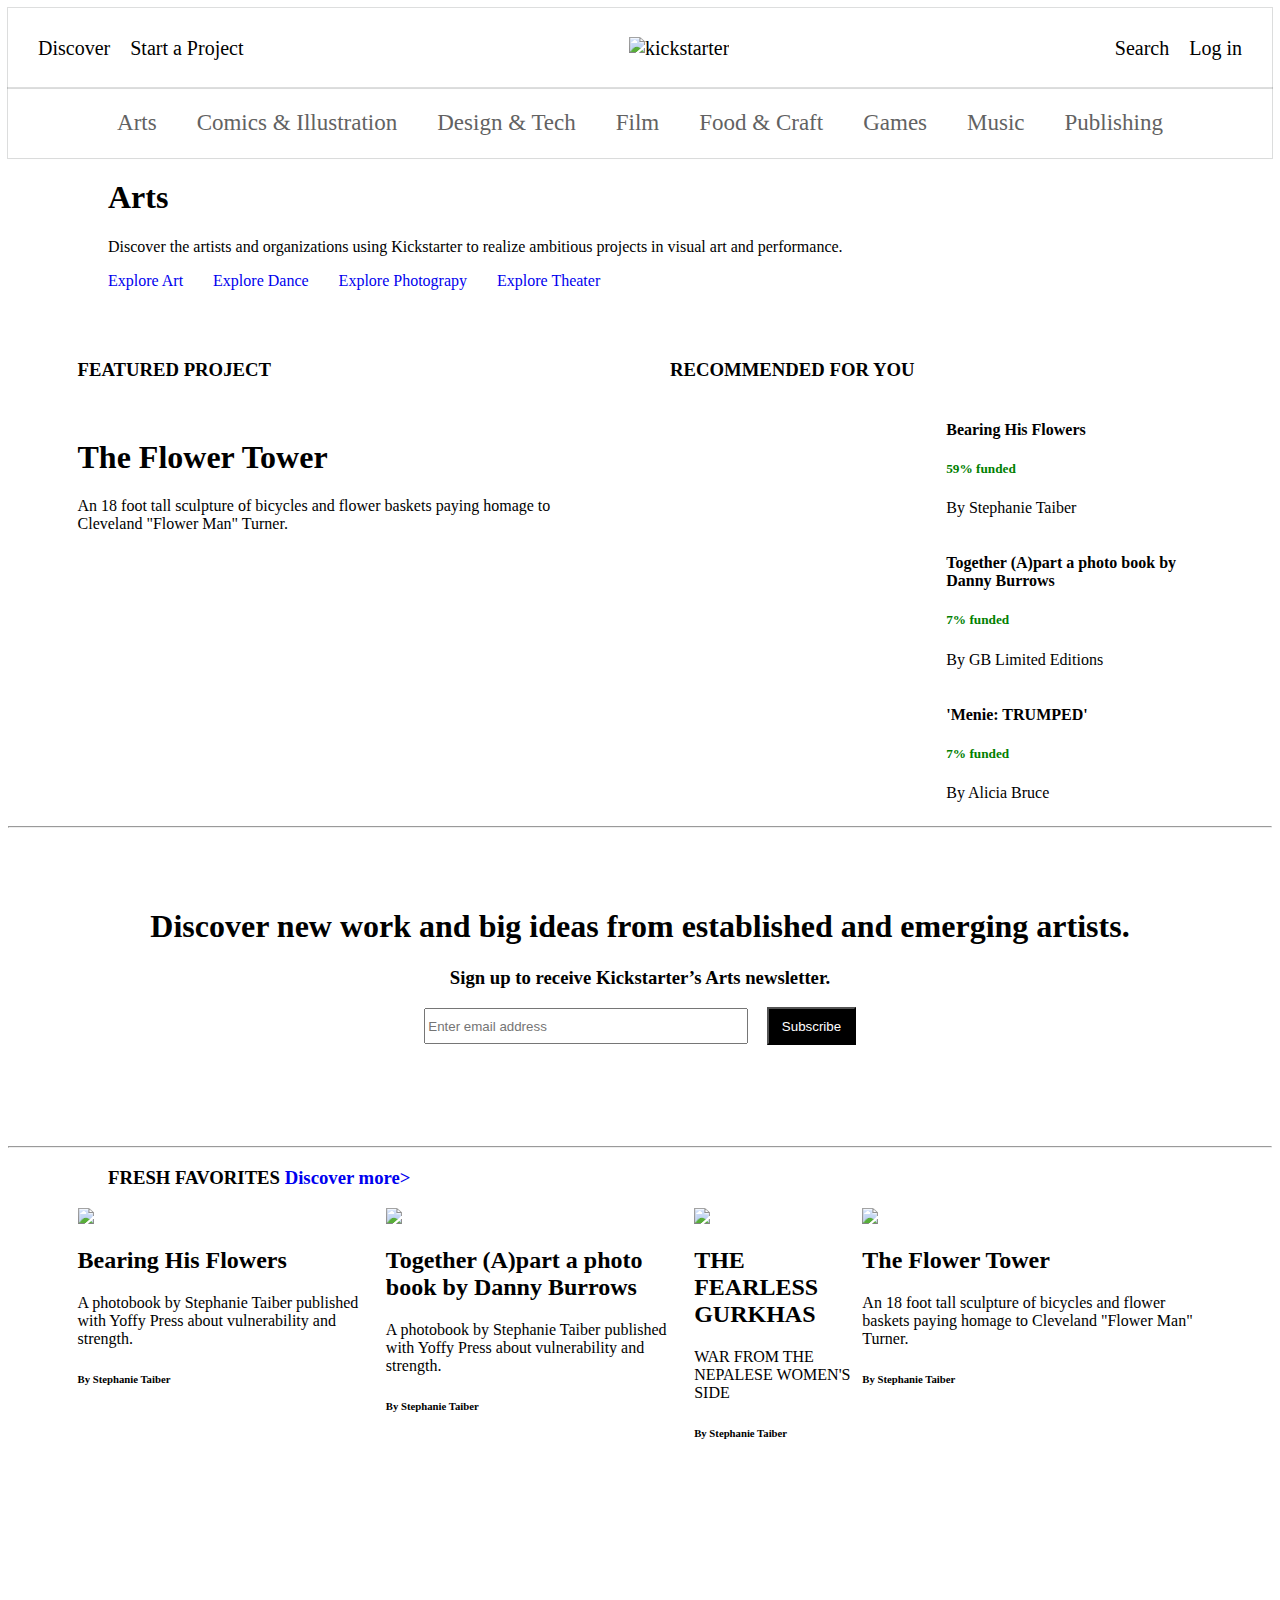
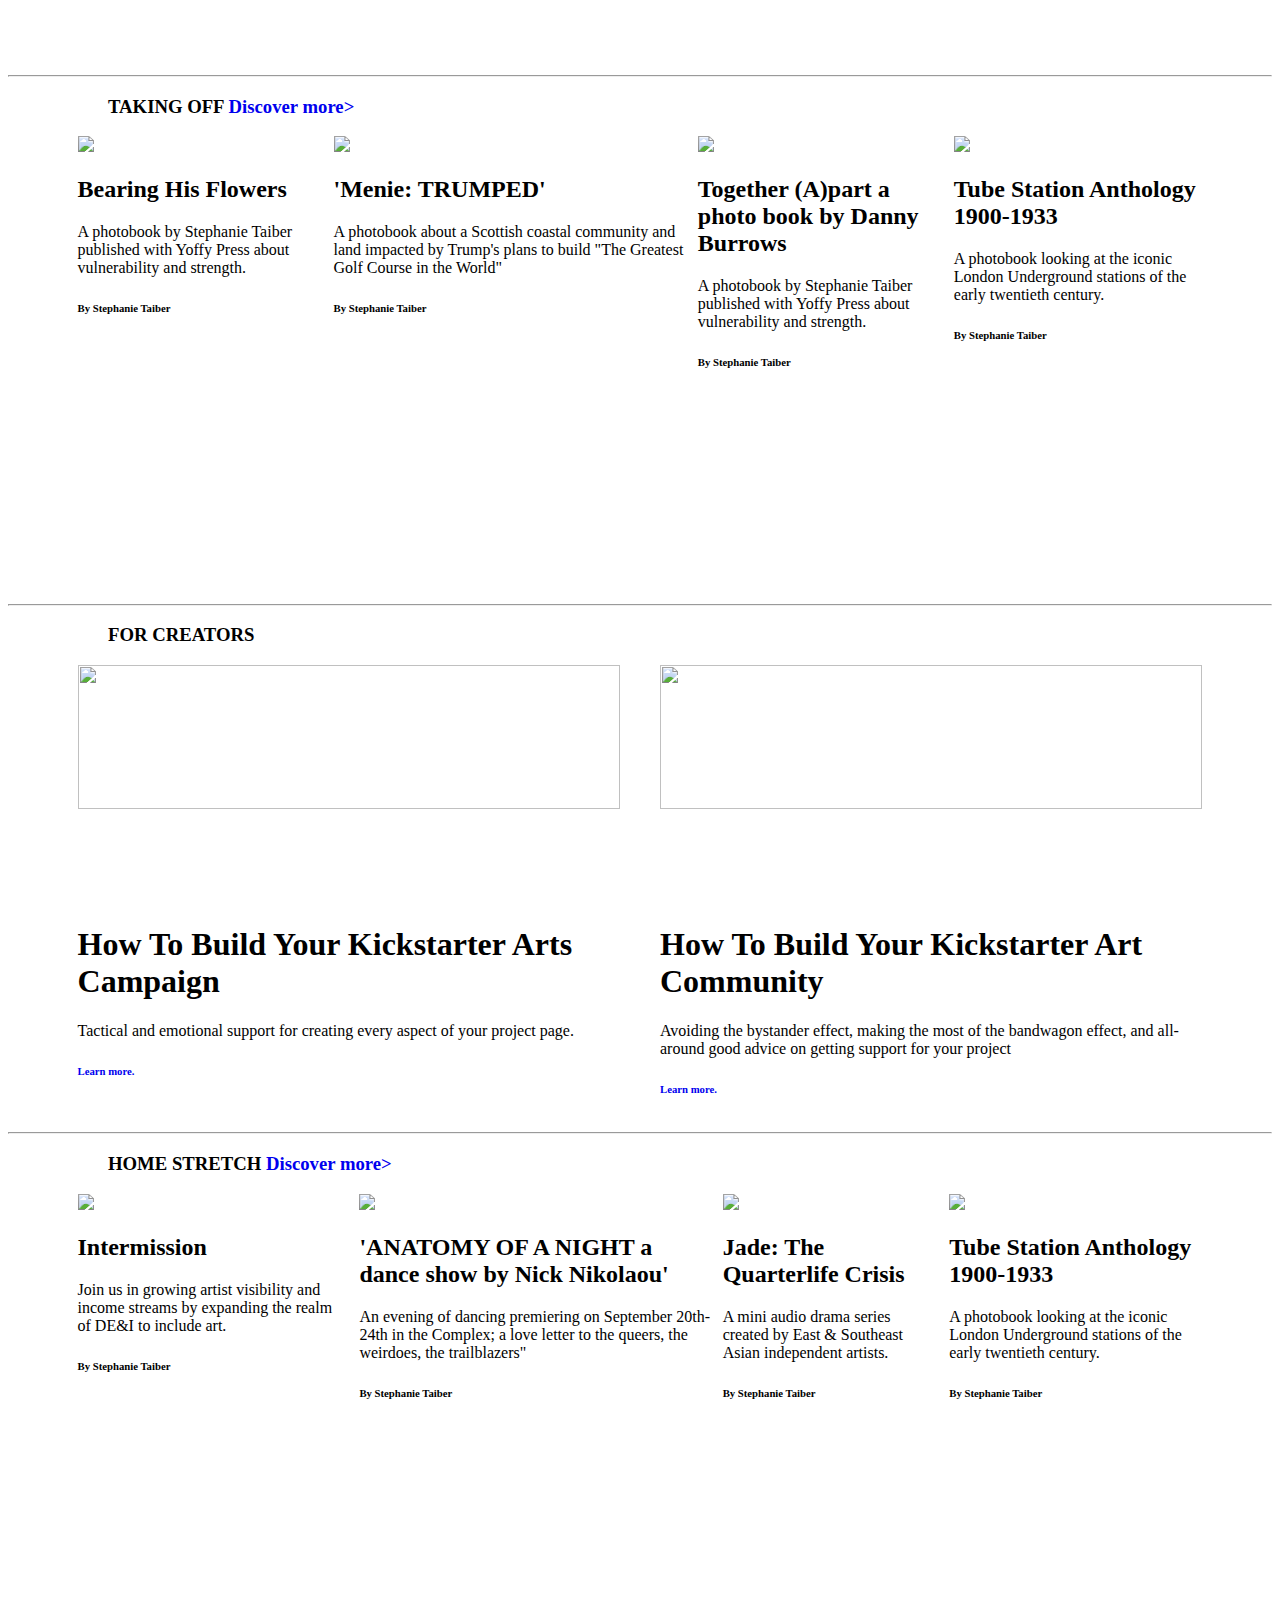
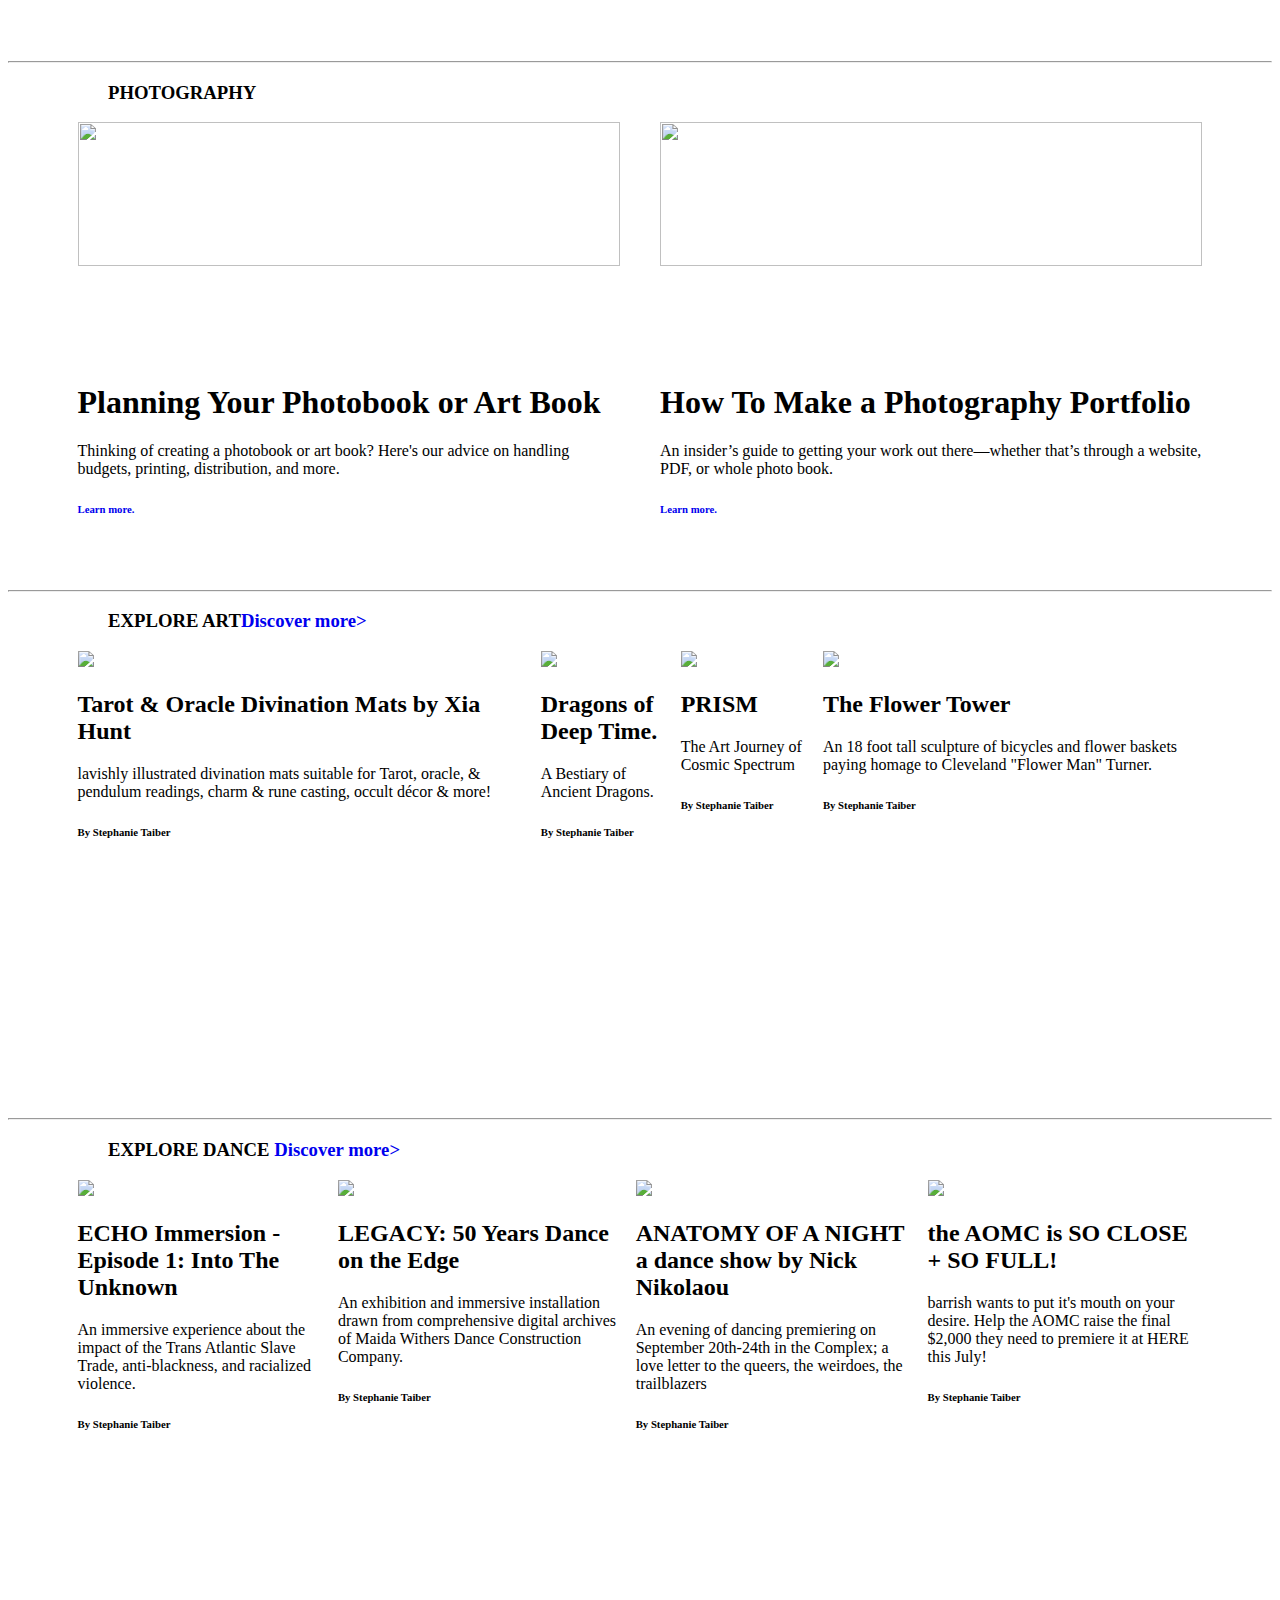
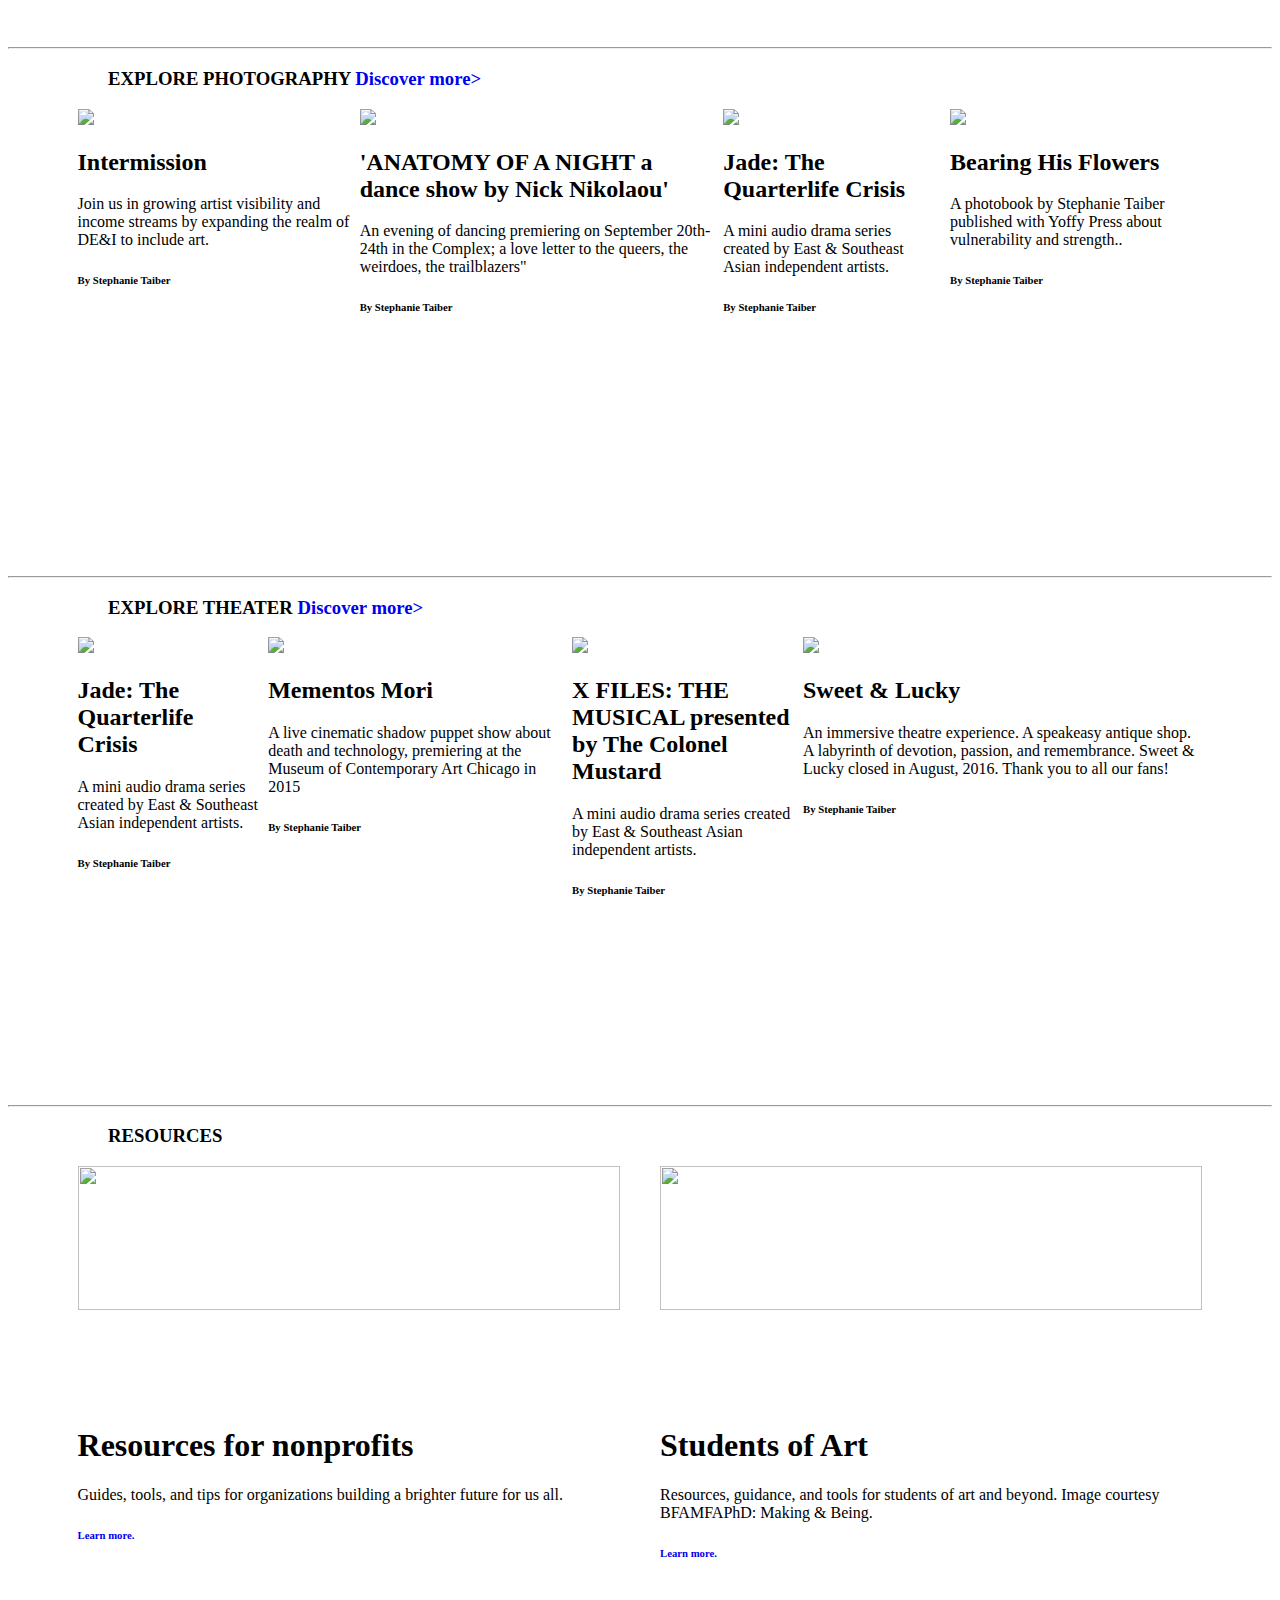
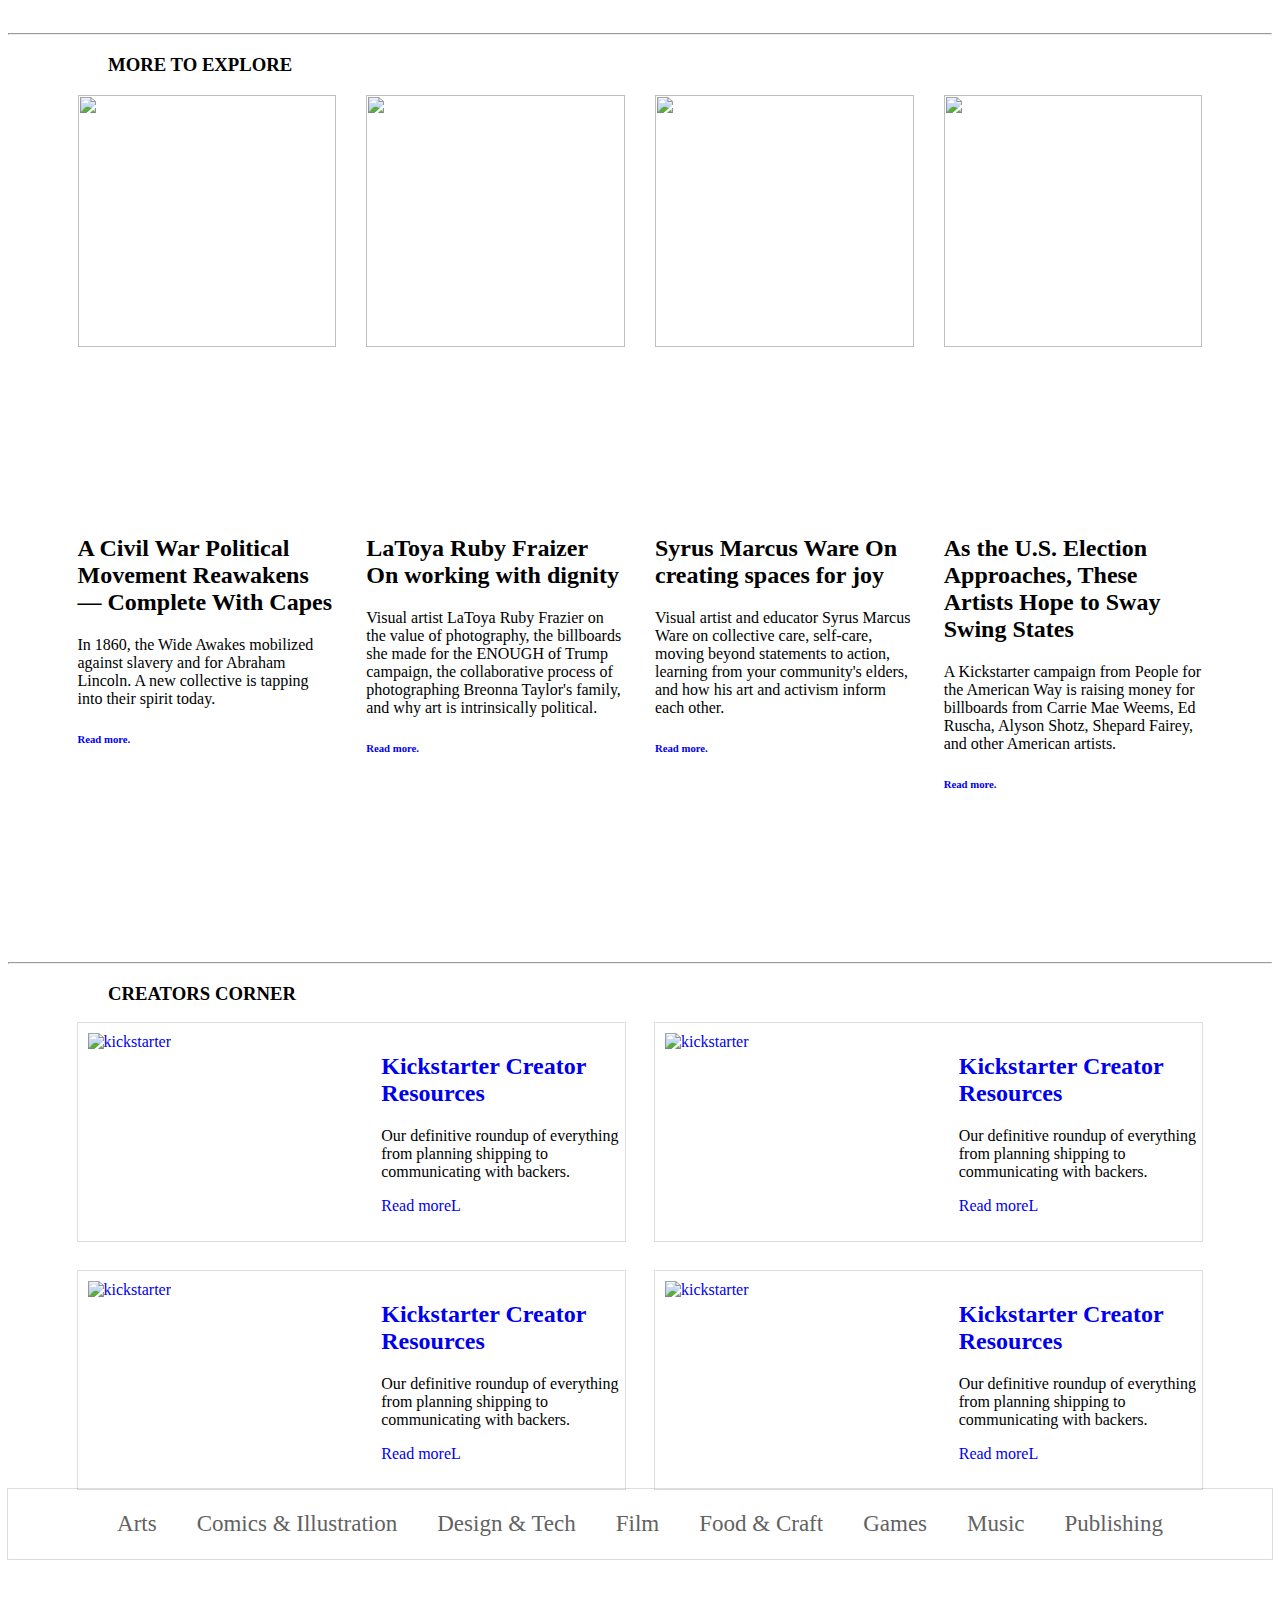
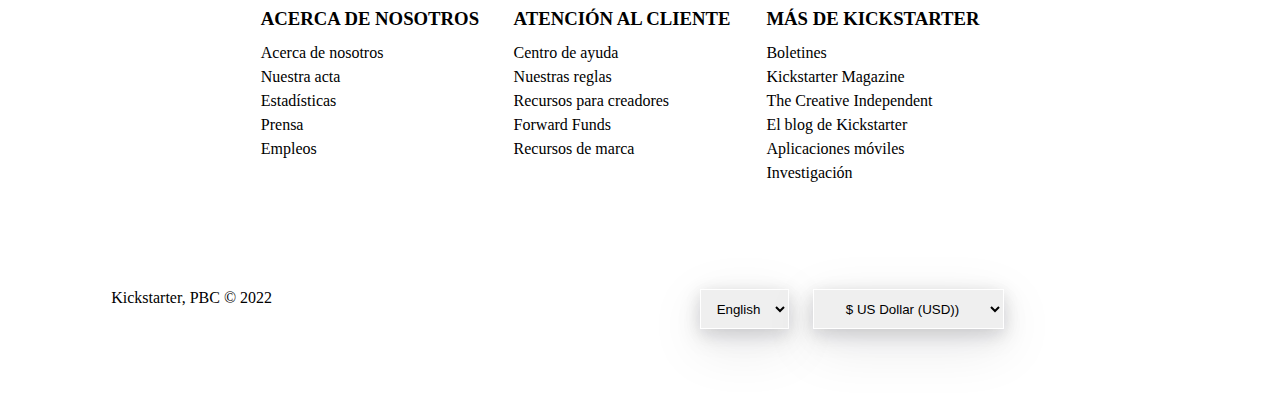
==== commit a5d27fda: "modified file" ====
--- a/Day-2/arts.html
+++ b/Day-2/arts.html
@@ -27,13 +27,13 @@
         </div>
         <div id="heading">
             <div><a href="arts.html">Arts</a></div>
-            <div><a href="index.html">Comics & Illustration</a></div>
-            <div><a href="bookmark.html">Design & Tech</a></div>
-            <div><a href="index.html">Film</a></div>
-            <div><a href="index.html">Food & Craft</a></div>
-            <div><a href="index.html">Games</a></div>
-            <div><a href="index.html">Music</a></div>
-            <div><a href="index.html">Publishing</a></div>
+            <div><a href="comic.html">Comics & Illustration</a></div>
+            <div><a href="design.html">Design & Tech</a></div>
+            <div><a href="film.html">Film</a></div>
+            <div><a href="food.html">Food & Craft</a></div>
+            <div><a href="games.html">Games</a></div>
+            <div><a href="music.html">Music</a></div>
+            <div><a href="publishing.html">Publishing</a></div>
         </div>
     </section>
     <!-- Arts -->
@@ -439,7 +439,7 @@
             <div><a href="design.html">Design & Tech</a></div>
             <div><a href="film.html">Film</a></div>
             <div><a href="food.html">Food & Craft</a></div>
-            <div><a href="game.html">Games</a></div>
+            <div><a href="games.html">Games</a></div>
             <div><a href="music.html">Music</a></div>
             <div><a href="publishing.html">Publishing</a></div>
         </div>
@@ -473,13 +473,48 @@
                     <p>Investigación</p>
                 </div>
             </div>
-            <div class="gridcontainer2">
-                <div>Kickstarter, PBC © 2022</div>
-                
-                   
-               
-    
-            </div>
+            <section>
+                <div>
+                    <div class="gridcontainer2">
+                        <div>Kickstarter, PBC © 2022</div>
+                        <div>
+                            <section >
+                                <select class="filter">
+                                <option value="English">English</option>
+                                <option value="English">Deutsch</option>
+                                <option value="English">Español</option>
+                                <option value="English">Français</option>
+                                <option value="English">Italiano</option>
+                                <option value="English">日本語</option>
+                                <option value="English">繁體中文</option>
+                                <option value="English">emojilocale</option>
+                            </select>
+                            <select class="filter">
+                                <option value="English">$  US Dollar   (USD))</option>
+                                <option value="English">€  Euro   (EUR)</option>
+                                <option value="English">$  Australian Dollar   (AUD)</option>
+                                <option value="English">$  Canadian Dollar   (CAD)</option>
+                                <option value="English">Fr   Swiss Franc   (CHF)</option>
+                                <option value="English">kr  Danish Krone   (DKK)</option>
+                                <option value="English">£  Pound Sterling   (GBP)</option>
+                                <option value="English">$  Hong Kong Dollar   (HKD)</option>
+                                <option value="English">¥  Japanese Yen   (JPY)</option>
+                                <option value="English">$  Mexican Peso   (MXN)</option>
+                                <option value="English">$  New Zealand Dollar   (NZD)</option>
+                                <option value="English">zł  Zloty   (PLN)</option>
+                                <option value="English">kr  Swedish Krona   (SEK)</option>
+                                <option value="English">$  Singapore Dollar   (SGD)</option>
+        
+        
+                            </select>
+        
+                        </div>
+                           
+                       
+            
+                    </div>
+                </div>
+            </section>
             
     
         </div>
--- a/Day-2/arts.css
+++ b/Day-2/arts.css
@@ -252,7 +252,30 @@
        
         margin: auto;
         height: 70px;
-        display: grid;
-        grid-template-columns: repeat(3,1fr);
-    
-    }
+        display: flex;
+        grid-template-columns: repeat(2,1fr);
+       
+        margin: auto;
+        
+        
+    
+    }
+    .gridcontainer2>div{
+        
+        width:100%;
+       margin-left: 40px;
+        display: grid;
+        
+        
+    }
+    .filter{
+        border: 1px solid white;
+        height: 40px;
+        text-align: center;
+        margin-left: 20px;
+        box-shadow: rgba(17, 17, 26, 0.1) 0px 4px 16px, rgba(17, 17, 26, 0.1) 0px 8px 24px, rgba(17, 17, 26, 0.1) 0px 16px 56px;
+        
+    }
+    a{
+        text-decoration: none;
+    }
